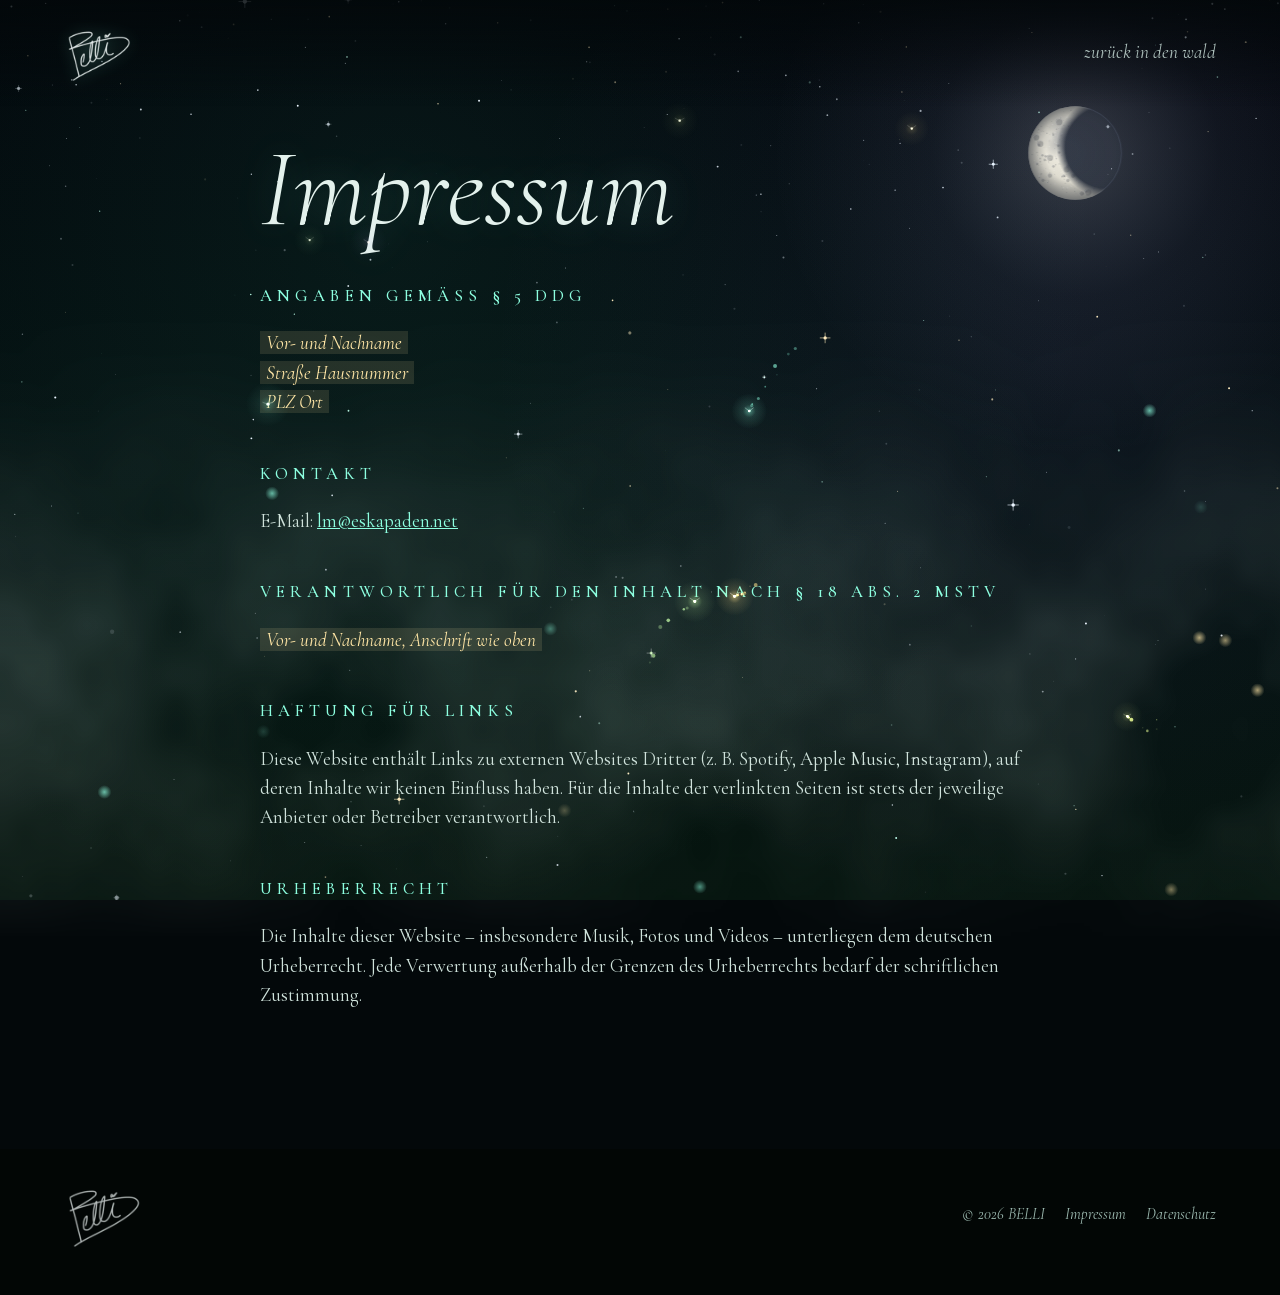
==== site/impressum.html @ ebdba933 "Neue BELLI-Website (Elfenwald) mit GitHub-Pages-Deployment Co-Authored-By: Claude Sonnet 5.5 <norepl" ====
<!doctype html>
<html lang="de">
<head>
  <meta charset="utf-8">
  <meta name="viewport" content="width=device-width, initial-scale=1">
  <title>Impressum – BELLI</title>
  <meta name="robots" content="noindex">
  <meta name="theme-color" content="#03080a">
  <link rel="icon" href="favicon.ico" sizes="any">
  <link rel="icon" type="image/png" sizes="32x32" href="favicon-32.png">
  <link rel="apple-touch-icon" href="apple-touch-icon.png">
  <link rel="stylesheet" href="assets/css/style.css">
</head>
<body>
  <canvas id="sky" aria-hidden="true"></canvas>
  <div class="fog fog--1" aria-hidden="true"></div>
  <canvas id="fx" aria-hidden="true"></canvas>
  <header class="top top--solid" id="top">
    <a href="index.html" aria-label="Zur Startseite"><img class="top__sig" src="assets/img/signature.webp" alt="" width="70" height="70"></a>
    <nav class="nav" aria-label="Hauptnavigation"><a href="index.html">zurück in den wald</a></nav>
  </header>
  <main class="legal-page"><div class="wrap">
    <h1>Impressum</h1>
    <h2>Angaben gemäß § 5 DDG</h2>
    <p><span class="todo">Vor- und Nachname</span><br><span class="todo">Straße Hausnummer</span><br><span class="todo">PLZ Ort</span></p>
    <h2>Kontakt</h2>
    <p>E-Mail: <a href="mailto:lm@eskapaden.net">lm@eskapaden.net</a></p>
    <h2>Verantwortlich für den Inhalt nach § 18 Abs. 2 MStV</h2>
    <p><span class="todo">Vor- und Nachname, Anschrift wie oben</span></p>
    <h2>Haftung für Links</h2>
    <p>Diese Website enthält Links zu externen Websites Dritter (z.&nbsp;B. Spotify, Apple Music, Instagram), auf deren Inhalte wir keinen Einfluss haben. Für die Inhalte der verlinkten Seiten ist stets der jeweilige Anbieter oder Betreiber verantwortlich.</p>
    <h2>Urheberrecht</h2>
    <p>Die Inhalte dieser Website – insbesondere Musik, Fotos und Videos – unterliegen dem deutschen Urheberrecht. Jede Verwertung außerhalb der Grenzen des Urheberrechts bedarf der schriftlichen Zustimmung.</p>
  </div></main>
  <footer class="roots">
    <div class="roots__inner">
      <img class="roots__sig" src="assets/img/signature.webp" alt="BELLI" width="80" height="80">
      <nav aria-label="Rechtliches"><span>© 2026 BELLI</span><a href="impressum.html">Impressum</a><a href="datenschutz.html">Datenschutz</a></nav>
    </div>
  </footer>
  <script src="assets/js/forest.js" defer></script>
</body>
</html>
---- site/assets/css/style.css ----
@font-face{font-family:Cormorant;font-style:normal;font-weight:300 700;font-display:swap;src:url(../fonts/cormorant-latin.woff2) format("woff2");unicode-range:U+0000-00FF,U+0131,U+0152-0153,U+02BB-02BC,U+02C6,U+02DA,U+02DC,U+0304,U+0308,U+0329,U+2000-206F,U+20AC,U+2122,U+2191,U+2193,U+2212,U+2215,U+FEFF,U+FFFD}@font-face{font-family:Cormorant;font-style:italic;font-weight:300 700;font-display:swap;src:url(../fonts/cormorant-italic-latin.woff2) format("woff2");unicode-range:U+0000-00FF,U+0131,U+0152-0153,U+02BB-02BC,U+02C6,U+02DA,U+02DC,U+0304,U+0308,U+0329,U+2000-206F,U+20AC,U+2122,U+2191,U+2193,U+2212,U+2215,U+FEFF,U+FFFD}:root{--night: #03080a;--deep: #06120f;--moss: #0c211b;--mist: #d8efe8;--text: #e3f1ec;--muted: #9bb8af;--glow: #8dffe0;--glow-soft: rgba(141, 255, 224, .45);--gold: #ffe6a6;--violet: #c9b2ff;--serif: "Cormorant", "Cormorant Garamond", Garamond, "Times New Roman", serif;--gutter: clamp(16px, 5vw, 64px);color-scheme:dark}*,*:before,*:after{box-sizing:border-box}[hidden]{display:none!important}html{scroll-behavior:smooth;-webkit-text-size-adjust:100%;overflow-x:hidden;overflow-x:clip}body{margin:0;min-height:100vh;background:var(--night);color:var(--text);font-family:var(--serif);font-size:clamp(19px,1.35vw,22px);font-weight:400;line-height:1.55;-webkit-font-smoothing:antialiased;overflow-x:hidden;overflow-x:clip}img{display:block;max-width:100%;height:auto}a{color:inherit}button{font:inherit;color:inherit}::selection{background:var(--glow);color:var(--night)}:focus-visible{outline:1px dashed var(--glow);outline-offset:6px}.skip{position:absolute;left:16px;top:-80px;z-index:200;background:var(--glow);color:var(--night);padding:8px 14px;text-decoration:none}.skip:focus{top:16px}.sr{position:absolute;width:1px;height:1px;overflow:hidden;clip:rect(0 0 0 0);white-space:nowrap}#sky,#fx{position:fixed;inset:0;width:100%;height:100%;display:block;pointer-events:none}#sky{z-index:0}#fx{z-index:60}.fog{position:fixed;left:0;right:0;bottom:-4vh;height:70vh;z-index:2;pointer-events:none;background-repeat:repeat-x;background-size:1400px 100%;-webkit-mask-image:linear-gradient(to top,#000 0%,#000 35%,transparent 100%);mask-image:linear-gradient(to top,#000 0%,#000 35%,transparent 100%);mix-blend-mode:screen;opacity:.18}.fog--1{animation:drift 90s linear infinite}.fog--2{animation:drift 140s linear infinite reverse;opacity:.14;background-size:2000px 110%}@keyframes drift{0%{background-position:0 0}to{background-position:-2800px 0}}.page{position:relative}.top{position:fixed;top:0;left:0;right:0;z-index:50;display:flex;align-items:center;justify-content:space-between;padding:18px var(--gutter);background:linear-gradient(to bottom,#03080ad9,#03080a00)}.top__sig{width:70px;opacity:0;transition:opacity .6s;filter:drop-shadow(0 0 8px var(--glow-soft))}.top.is-deep .top__sig{opacity:1}.nav{display:flex;align-items:center;gap:clamp(10px,2vw,26px);font-style:italic;font-size:clamp(17px,1.5vw,21px)}.nav a{text-decoration:none;color:var(--mist);opacity:.78;transition:opacity .3s,color .3s,text-shadow .3s}.nav a:hover,.nav a.is-here{opacity:1;color:var(--glow);text-shadow:0 0 12px var(--glow-soft)}.nav i{font-style:normal;font-size:10px;color:var(--glow);opacity:.5}.hero{position:relative;min-height:100svh;display:grid;place-items:center;overflow:hidden}.vision{position:absolute;left:50%;top:52%;translate:-50% -50%;width:min(104vw,900px);aspect-ratio:3733 / 4978;z-index:1;mix-blend-mode:screen;opacity:.92;-webkit-mask-image:radial-gradient(ellipse 47% 44% at 50% 40%,#000 38%,rgba(0,0,0,.55) 62%,transparent 80%);mask-image:radial-gradient(ellipse 47% 44% at 50% 40%,#000 38%,rgba(0,0,0,.55) 62%,transparent 80%);animation:apparition 4s ease-out both,hover 14s ease-in-out 4s infinite alternate}.vision img{width:100%;height:100%;object-fit:cover;filter:contrast(1.08) brightness(1.02) saturate(1.05)}@keyframes apparition{0%{opacity:0;filter:blur(14px)}to{opacity:.92;filter:blur(0)}}@keyframes hover{0%{translate:-50% -50%}to{translate:-50% -52%}}.forest{position:absolute;left:0;right:0;bottom:0;width:100%;pointer-events:none;-webkit-mask-image:linear-gradient(to bottom,transparent 0%,#000 22%);mask-image:linear-gradient(to bottom,transparent 0%,#000 22%)}.forest--far{height:70%;z-index:1;opacity:.85}.forest--near{height:64%;z-index:4;-webkit-mask-image:linear-gradient(to bottom,transparent 0%,#000 12%);mask-image:linear-gradient(to bottom,transparent 0%,#000 12%)}.hero__inner{position:relative;z-index:3;text-align:center;margin-top:-6vh}.hero h1{margin:0}.hero__sig{width:clamp(230px,36vw,440px);margin:0 auto;filter:drop-shadow(0 0 6px rgba(141,255,224,.9)) drop-shadow(0 0 26px var(--glow-soft)) drop-shadow(0 0 60px rgba(141,255,224,.25));animation:write 2.6s .8s cubic-bezier(.6,.1,.2,1) both,flicker 7s 4s infinite}@keyframes write{0%{clip-path:inset(-40% 100% -40% -40%);opacity:.2}to{clip-path:inset(-40% -40% -40% -40%);opacity:1}}@keyframes flicker{0%,to{opacity:1}47%{opacity:1}48%{opacity:.75}49%{opacity:1}51%{opacity:.85}52%{opacity:1}}.hero__whisper{margin:4px 0 0;font-style:italic;font-weight:300;font-size:clamp(22px,2.4vw,30px);color:var(--mist);letter-spacing:.02em;animation:rise 2s 2.6s both}.hero__links .spell,.hero__whisper{text-shadow:0 0 14px var(--glow-soft),0 0 4px #000,0 0 10px #000}.hero__links{display:flex;justify-content:center;flex-wrap:wrap;gap:6px 28px;margin-top:18px;animation:rise 2s 3s both}@keyframes rise{0%{opacity:0;translate:0 14px}to{opacity:1;translate:0 0}}.spell{position:relative;display:inline-flex;align-items:center;gap:10px;padding:8px 2px;text-decoration:none;font-size:clamp(16px,1.3vw,19px);letter-spacing:.28em;text-transform:uppercase;font-weight:500;color:var(--glow);background:none;border:0;cursor:pointer;text-shadow:0 0 14px var(--glow-soft)}.spell:before,.spell:after{content:"\2727";font-size:.8em;letter-spacing:0;transition:transform .6s,opacity .4s;opacity:.7}.spell:after{content:"\2727"}.spell:hover:before{transform:rotate(-180deg) scale(1.4);opacity:1}.spell:hover:after{transform:rotate(180deg) scale(1.4);opacity:1}.spell span{background:linear-gradient(currentColor,currentColor) 0 100% / 0 1px no-repeat;transition:background-size .6s;padding-bottom:2px}.spell:hover span{background-size:100% 1px}.hero__ground{position:absolute;left:0;right:0;bottom:-2px;z-index:5;height:150px;pointer-events:none}.hero__descend{position:absolute;bottom:22px;left:50%;translate:-50% 0;z-index:6;text-decoration:none;font-style:italic;font-size:17px;color:var(--mist);opacity:.65;text-align:center;line-height:1.2}.hero__descend b{display:block;font-weight:300;font-style:normal;animation:sink 2.4s ease-in-out infinite}@keyframes sink{0%,to{translate:0 0;opacity:.4}50%{translate:0 6px;opacity:1}}.chapter{position:relative;padding:clamp(110px,16vw,210px) var(--gutter)}.chapter__title{margin:0;font-weight:300;font-style:italic;line-height:.85;font-size:clamp(64px,13vw,190px);letter-spacing:-.02em;color:var(--mist);text-shadow:0 0 40px rgba(141,255,224,.22)}.chapter__title em{font-style:normal;font-weight:300;color:var(--glow);font-size:.32em;vertical-align:super;letter-spacing:.3em;text-shadow:0 0 16px var(--glow-soft);margin-left:.3em}.chapter__line{font-style:italic;color:var(--muted);max-width:30ch;margin:18px 0 0;font-size:clamp(20px,1.8vw,26px)}.numeral{display:block;font-size:15px;letter-spacing:.5em;text-transform:uppercase;color:var(--glow);opacity:.7;margin-bottom:18px}.lauschen{padding-bottom:0;isolation:isolate}.lauschen:before{content:"";position:absolute;z-index:-1;left:0;right:0;top:-10px;height:clamp(330px,54vh,570px);pointer-events:none;background:linear-gradient(to bottom,#020705,#020705f0 14%,#020705c7 32%,#02070580 52%,#02070538 74%,#0207050f 90%,#02070500)}.lauschen .chapter__head{max-width:1200px;margin:0 auto}.meadow{position:relative;max-width:1300px;margin:clamp(30px,6vw,70px) auto 0;display:flex;justify-content:space-between;align-items:flex-end;flex-wrap:wrap;padding:0 0 70px;min-height:360px}.meadow:after{content:"";position:absolute;left:-10vw;right:-10vw;bottom:-110px;height:300px;z-index:-1;background:radial-gradient(ellipse 30% 40% at 20% 55%,rgba(141,255,224,.07),transparent 70%),radial-gradient(ellipse 25% 36% at 75% 55%,rgba(201,178,255,.06),transparent 70%),linear-gradient(to bottom,#02060500,#02060580 22%,#020605e0 42%,#02060599 68%,#02060500)}.shroom-link{position:relative;flex:1 1 0;min-width:120px;display:flex;flex-direction:column;align-items:center;text-decoration:none;color:var(--mist);padding-top:20px}.shroom-link .shroom{display:flex;align-items:flex-end;justify-content:center;width:100%;height:clamp(240px,24vw,330px);transition:transform .8s cubic-bezier(.3,1.6,.5,1),filter .6s;transform-origin:50% 100%}.shroom-link:hover .shroom,.shroom-link:focus-visible .shroom{transform:scale(1.06);filter:brightness(1.25)}.shroom-link__name{font-style:italic;font-size:clamp(20px,1.9vw,27px);margin-top:12px;line-height:1;transition:color .4s,text-shadow .4s}.shroom-link__hint{font-size:13px;letter-spacing:.3em;text-transform:uppercase;color:var(--muted);margin-top:8px;opacity:0;translate:0 -6px;transition:opacity .4s,translate .4s}.shroom-link:hover .shroom-link__name,.shroom-link:focus-visible .shroom-link__name{color:var(--glow);text-shadow:0 0 14px var(--glow-soft)}.shroom-link:hover .shroom-link__hint,.shroom-link:focus-visible .shroom-link__hint{opacity:1;translate:0 0}.shroom svg{overflow:visible;display:block}.shroom .cap-glow{animation:breathe 5s ease-in-out infinite}@keyframes breathe{0%,to{opacity:.55}50%{opacity:1}}.visionen{max-width:1400px;margin:0 auto}.visionen .chapter__head{text-align:right}.visionen .chapter__line{margin-left:auto}.portals{display:grid;grid-template-columns:repeat(3,1fr);gap:clamp(20px,4vw,60px);margin-top:clamp(50px,8vw,110px);align-items:start}.portal{position:relative;text-align:center}.portal:nth-child(2){margin-top:clamp(40px,10vw,140px)}.portal:nth-child(3){margin-top:clamp(10px,4vw,50px)}.portal__door{all:unset;box-sizing:border-box;position:relative;display:block;width:100%;cursor:pointer;aspect-ratio:3 / 4.3;border-radius:999px 999px 6px 6px;overflow:hidden;isolation:isolate;box-shadow:0 0 0 1px #8dffe059,0 0 0 9px #03080a99,0 0 0 10px #8dffe026,0 0 60px -10px var(--glow-soft);transition:box-shadow .8s}.portal__door img{position:absolute;inset:0;width:100%;height:100%;object-fit:cover;filter:saturate(.6) brightness(.7) hue-rotate(-10deg);transform:scale(1.12);transition:transform 2s cubic-bezier(.2,.7,.2,1),filter 1s}.portal__door:before{content:"";position:absolute;inset:0;z-index:1;background:radial-gradient(ellipse at 50% 110%,rgba(216,239,232,.35),transparent 60%),linear-gradient(to top,rgba(3,8,10,.7),transparent 50%);transition:opacity 1s}.portal__door:after{content:"";position:absolute;inset:10px;z-index:2;border-radius:inherit;border:1px solid rgba(141,255,224,.25);pointer-events:none}.portal__door:hover img,.portal__door:focus-visible img{transform:scale(1.02);filter:saturate(1) brightness(.95)}.portal__door:hover:before{opacity:.45}.portal__door:hover,.portal__door:focus-visible{box-shadow:0 0 0 1px #8dffe0cc,0 0 0 9px #03080a99,0 0 0 10px #8dffe066,0 0 90px -5px var(--glow-soft)}.portal__play{position:absolute;left:50%;bottom:14%;translate:-50% 0;z-index:3;font-size:15px;letter-spacing:.35em;text-transform:uppercase;color:var(--glow);text-shadow:0 0 10px var(--night),0 0 18px var(--glow-soft);white-space:nowrap}.portal__play:before{content:"\2726";display:block;font-size:28px;letter-spacing:0;margin-bottom:6px;animation:twinkle 3s ease-in-out infinite}@keyframes twinkle{0%,to{transform:scale(1) rotate(0);opacity:.7}50%{transform:scale(1.35) rotate(45deg);opacity:1}}.portal__title{margin:26px 0 0;font-weight:300;font-style:italic;font-size:clamp(34px,3.6vw,54px);line-height:1}.portal__kind{font-size:13px;letter-spacing:.4em;text-transform:uppercase;color:var(--muted);margin-top:8px}.visionen__more{text-align:center;margin-top:clamp(60px,8vw,100px)}.lightbox{position:fixed;inset:0;z-index:100;display:grid;place-items:center;padding:20px;background:radial-gradient(ellipse at center,#06120feb,#010304fa);backdrop-filter:blur(8px);-webkit-backdrop-filter:blur(8px);opacity:0;transition:opacity .6s}.lightbox.is-open{opacity:1}.lightbox__frame{width:min(1100px,100%);aspect-ratio:16 / 9;box-shadow:0 0 0 1px #8dffe04d,0 0 120px -20px var(--glow-soft);background:#000}.lightbox__frame iframe{width:100%;height:100%;border:0;display:block}.lightbox__close{position:absolute;top:18px;right:var(--gutter);background:none;border:0;cursor:pointer;font-style:italic;font-size:22px;color:var(--mist)}.lightbox__close:hover{color:var(--glow)}.feenkreis{isolation:isolate;overflow:hidden;min-height:100vh}.stage{position:absolute;z-index:-1;top:0;bottom:0;right:0;width:min(58vw,920px);pointer-events:none;mix-blend-mode:screen;opacity:.85;-webkit-mask-image:linear-gradient(to right,transparent 0%,#000 42%),linear-gradient(to bottom,transparent 0%,#000 22%,#000 78%,transparent 100%);-webkit-mask-composite:source-in;mask-image:linear-gradient(to right,transparent 0%,#000 42%),linear-gradient(to bottom,transparent 0%,#000 22%,#000 78%,transparent 100%);mask-composite:intersect}.stage img{width:100%;height:100%;object-fit:cover;object-position:50% 28%;filter:saturate(.9) contrast(1.05)}.stage:after{content:"";position:absolute;inset:0;background:radial-gradient(ellipse at 55% 35%,rgba(120,140,255,.18),transparent 60%);mix-blend-mode:screen}.feenkreis{text-align:left}.feenkreis .ring__center{text-align:center}.feenkreis .chapter__head,.feenkreis .ring,.feenkreis .live-widget,.feenkreis .hush{max-width:min(52vw,640px)}.feenkreis .ring,.feenkreis .live-widget{margin-left:0}@media(max-width:860px){.stage{width:100%;opacity:.36;-webkit-mask-image:linear-gradient(to bottom,transparent 0%,#000 25%,#000 75%,transparent 100%);mask-image:linear-gradient(to bottom,transparent 0%,#000 25%,#000 75%,transparent 100%)}.feenkreis .chapter__head,.feenkreis .ring,.feenkreis .live-widget,.feenkreis .hush{max-width:none}.feenkreis{text-align:center}.feenkreis .ring{margin-left:auto}.feenkreis .chapter__line{margin-left:auto!important;margin-right:auto!important}}.ring{--r: clamp(130px, 22vw, 250px);position:relative;width:calc(var(--r) * 2 + 140px);max-width:100%;aspect-ratio:1;margin:clamp(40px,6vw,80px) auto 0;display:grid;place-items:center}.ring:before{content:"";position:absolute;inset:14%;border-radius:50%;background:radial-gradient(circle,rgba(141,255,224,.12),rgba(141,255,224,.04) 50%,transparent 70%);animation:breathe 6s ease-in-out infinite}.ring__shroom{position:absolute;left:50%;top:50%;translate:-50% -100%;transform-origin:50% 100%}.ring__center{position:relative;z-index:2;max-width:300px;padding:0 10px}.ring__center p{margin:0 0 16px;font-style:italic;color:var(--muted)}.live-widget{max-width:900px;margin:40px auto 0;text-align:left}.hush{font-size:15px;color:var(--muted);font-style:italic;margin-top:26px}.hush a{color:var(--glow)}.botschaft{text-align:center;padding-bottom:clamp(300px,30vw,400px)}.botschaft .chapter__title{font-size:clamp(56px,10vw,150px)}.letter{display:inline-block;margin-top:40px;text-decoration:none;font-style:italic;font-weight:300;font-size:clamp(30px,6vw,82px);line-height:1.05;color:var(--glow);word-break:break-word;text-shadow:0 0 30px var(--glow-soft);transition:text-shadow .6s,letter-spacing .8s}.letter:hover{text-shadow:0 0 10px var(--glow),0 0 50px var(--glow-soft);letter-spacing:.02em}.botschaft .spell{margin-top:26px}.roots{position:relative;z-index:5;padding:0 var(--gutter) 40px}.roots__forest{position:absolute;left:0;right:0;bottom:100%;height:260px;width:100%;pointer-events:none;-webkit-mask-image:linear-gradient(to bottom,transparent 0%,#000 30%);mask-image:linear-gradient(to bottom,transparent 0%,#000 30%)}.roots__inner{position:relative;display:flex;flex-wrap:wrap;justify-content:space-between;align-items:center;gap:20px;font-size:16px;color:var(--muted);padding-top:26px}.roots:before{content:"";position:absolute;inset:0;background:#020605;z-index:-1}.roots__inner nav{display:flex;flex-wrap:wrap;gap:4px 20px;font-style:italic}.roots a{text-decoration:none;transition:color .3s}.roots a:hover{color:var(--glow)}.roots__sig{width:80px;opacity:.8}.whisper-toast{position:fixed;left:50%;bottom:30px;z-index:120;translate:-50% 20px;opacity:0;visibility:hidden;font-style:italic;font-size:20px;color:var(--glow);text-shadow:0 0 14px var(--glow-soft);transition:opacity .5s,translate .5s,visibility 0s .5s}.whisper-toast.is-on{opacity:1;translate:-50% 0;visibility:visible;transition:opacity .5s,translate .5s}.emerge{opacity:0;filter:blur(10px);translate:0 30px;transition:opacity 1.6s ease,filter 1.6s ease,translate 1.6s cubic-bezier(.2,.7,.2,1)}.emerge.is-in{opacity:1;filter:blur(0);translate:0 0}.no-js .emerge{opacity:1;filter:none;translate:none}.legal-page{position:relative;z-index:5;padding:140px var(--gutter) 120px}.legal-page .wrap{max-width:760px;margin:0 auto}.legal-page h1{font-weight:300;font-style:italic;font-size:clamp(56px,9vw,110px);line-height:.9;margin:0 0 40px;text-shadow:0 0 40px rgba(141,255,224,.2)}.legal-page h2{font-weight:500;font-size:17px;letter-spacing:.3em;text-transform:uppercase;color:var(--glow);margin:44px 0 10px}.legal-page p{color:#cfe2db}.legal-page a{color:var(--glow)}.todo{background:#ffe6a61f;color:var(--gold);padding:0 6px;font-style:italic}.top--solid .top__sig{opacity:1}@media(max-width:860px){.portals{grid-template-columns:1fr;max-width:420px;margin-left:auto;margin-right:auto;gap:70px}.portal:nth-child(n){margin-top:0}.visionen .chapter__head{text-align:left}.visionen .chapter__line{margin-left:0}.meadow{justify-content:center;row-gap:30px}.shroom-link{flex:0 0 33.33%}.shroom-link .shroom{height:210px}.shroom-link__hint{opacity:.8;translate:0 0;font-size:11px;letter-spacing:.2em}}@media(max-width:600px){.top{padding:14px 16px}.top__sig{width:54px}.nav{gap:11px;font-size:15.5px}.nav i{display:none}.vision{width:150vw;top:44%}.hero__links{flex-direction:column;align-items:center;gap:0}.ring{--r: 120px;width:100%}.ring__center{max-width:190px}.ring__center p{font-size:17px;margin-bottom:8px}.ring__center{margin-top:-18%}.ring__center .spell{font-size:14px;letter-spacing:.2em;white-space:nowrap}.hero__links .spell{padding:5px 2px}.roots__inner{flex-direction:column;text-align:center}}@media(prefers-reduced-motion:reduce){*,*:before,*:after{animation:none!important;transition-duration:.01ms!important;scroll-behavior:auto!important}.emerge{opacity:1;filter:none;translate:none}}
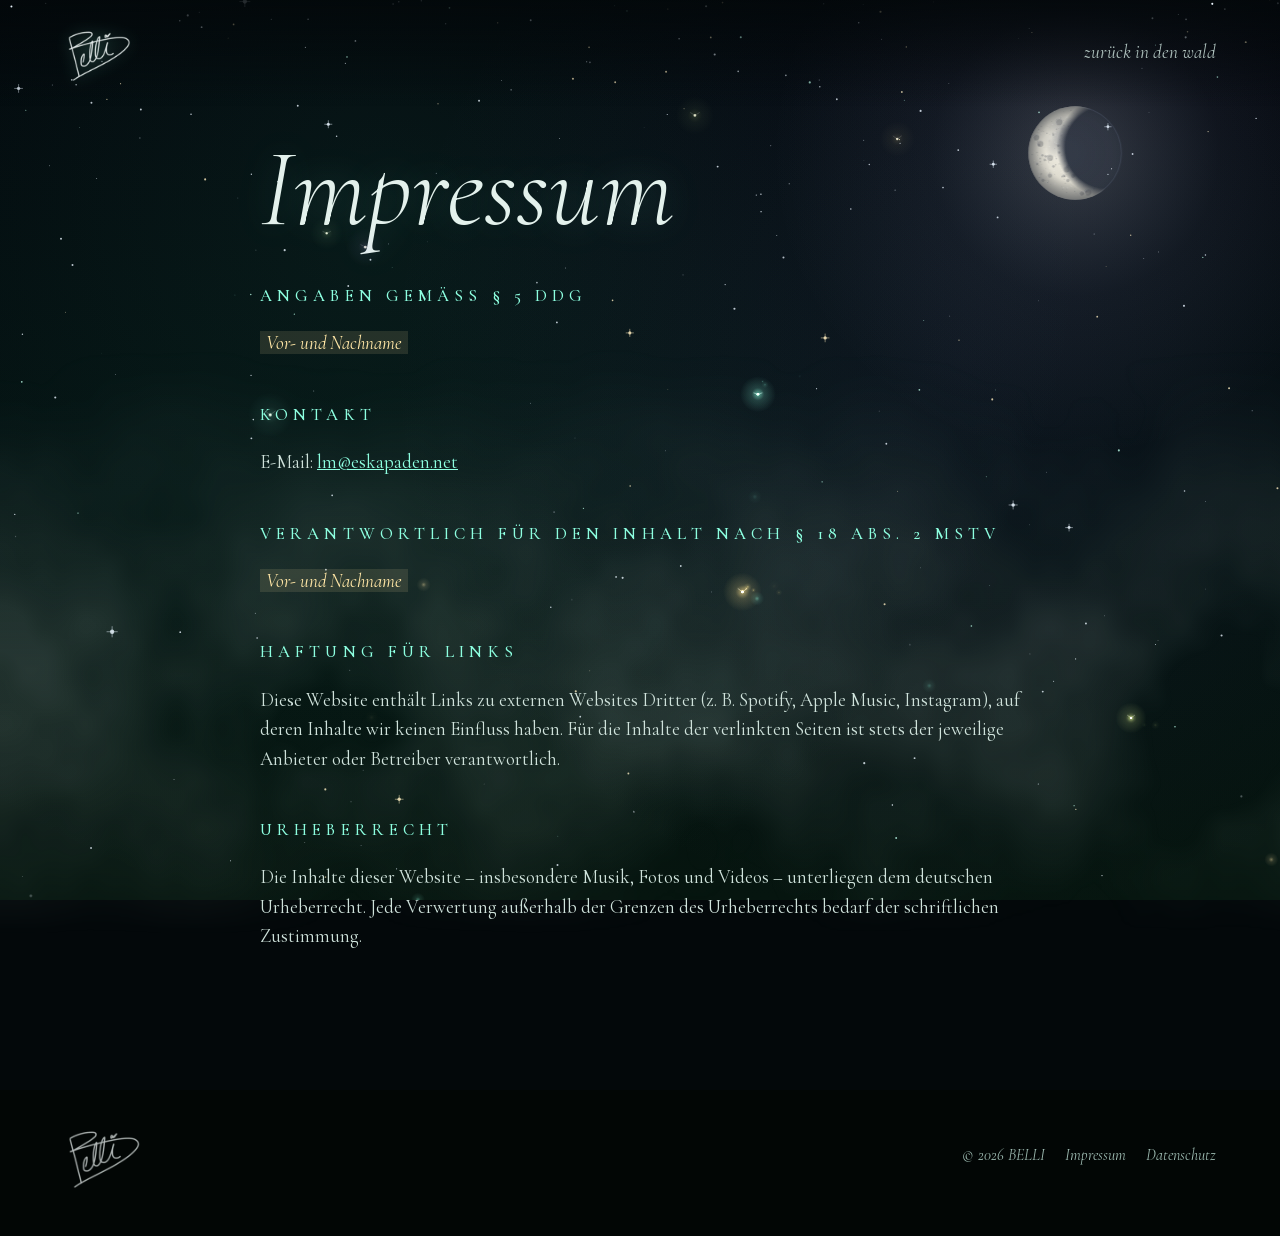
==== commit ed77c3eb: "Datenschutz (GitHub Pages + IONOS) und Impressum ohne Anschrift Co-Authored-By: Claude Sonnet 5.5 <n" ====
--- a/site/impressum.html
+++ b/site/impressum.html
@@ -22,11 +22,11 @@
   <main class="legal-page"><div class="wrap">
     <h1>Impressum</h1>
     <h2>Angaben gemäß § 5 DDG</h2>
-    <p><span class="todo">Vor- und Nachname</span><br><span class="todo">Straße Hausnummer</span><br><span class="todo">PLZ Ort</span></p>
+    <p><span class="todo">Vor- und Nachname</span></p>
     <h2>Kontakt</h2>
     <p>E-Mail: <a href="mailto:lm@eskapaden.net">lm@eskapaden.net</a></p>
     <h2>Verantwortlich für den Inhalt nach § 18 Abs. 2 MStV</h2>
-    <p><span class="todo">Vor- und Nachname, Anschrift wie oben</span></p>
+    <p><span class="todo">Vor- und Nachname</span></p>
     <h2>Haftung für Links</h2>
     <p>Diese Website enthält Links zu externen Websites Dritter (z.&nbsp;B. Spotify, Apple Music, Instagram), auf deren Inhalte wir keinen Einfluss haben. Für die Inhalte der verlinkten Seiten ist stets der jeweilige Anbieter oder Betreiber verantwortlich.</p>
     <h2>Urheberrecht</h2>
--- a/site/assets/css/style.css
+++ b/site/assets/css/style.css
@@ -1 +1 @@
-@font-face{font-family:Cormorant;font-style:normal;font-weight:300 700;font-display:swap;src:url(../fonts/cormorant-latin.woff2) format("woff2");unicode-range:U+0000-00FF,U+0131,U+0152-0153,U+02BB-02BC,U+02C6,U+02DA,U+02DC,U+0304,U+0308,U+0329,U+2000-206F,U+20AC,U+2122,U+2191,U+2193,U+2212,U+2215,U+FEFF,U+FFFD}@font-face{font-family:Cormorant;font-style:italic;font-weight:300 700;font-display:swap;src:url(../fonts/cormorant-italic-latin.woff2) format("woff2");unicode-range:U+0000-00FF,U+0131,U+0152-0153,U+02BB-02BC,U+02C6,U+02DA,U+02DC,U+0304,U+0308,U+0329,U+2000-206F,U+20AC,U+2122,U+2191,U+2193,U+2212,U+2215,U+FEFF,U+FFFD}:root{--night: #03080a;--deep: #06120f;--moss: #0c211b;--mist: #d8efe8;--text: #e3f1ec;--muted: #9bb8af;--glow: #8dffe0;--glow-soft: rgba(141, 255, 224, .45);--gold: #ffe6a6;--violet: #c9b2ff;--serif: "Cormorant", "Cormorant Garamond", Garamond, "Times New Roman", serif;--gutter: clamp(16px, 5vw, 64px);color-scheme:dark}*,*:before,*:after{box-sizing:border-box}[hidden]{display:none!important}html{scroll-behavior:smooth;-webkit-text-size-adjust:100%;overflow-x:hidden;overflow-x:clip}body{margin:0;min-height:100vh;background:var(--night);color:var(--text);font-family:var(--serif);font-size:clamp(19px,1.35vw,22px);font-weight:400;line-height:1.55;-webkit-font-smoothing:antialiased;overflow-x:hidden;overflow-x:clip}img{display:block;max-width:100%;height:auto}a{color:inherit}button{font:inherit;color:inherit}::selection{background:var(--glow);color:var(--night)}:focus-visible{outline:1px dashed var(--glow);outline-offset:6px}.skip{position:absolute;left:16px;top:-80px;z-index:200;background:var(--glow);color:var(--night);padding:8px 14px;text-decoration:none}.skip:focus{top:16px}.sr{position:absolute;width:1px;height:1px;overflow:hidden;clip:rect(0 0 0 0);white-space:nowrap}#sky,#fx{position:fixed;inset:0;width:100%;height:100%;display:block;pointer-events:none}#sky{z-index:0}#fx{z-index:60}.fog{position:fixed;left:0;right:0;bottom:-4vh;height:70vh;z-index:2;pointer-events:none;background-repeat:repeat-x;background-size:1400px 100%;-webkit-mask-image:linear-gradient(to top,#000 0%,#000 35%,transparent 100%);mask-image:linear-gradient(to top,#000 0%,#000 35%,transparent 100%);mix-blend-mode:screen;opacity:.18}.fog--1{animation:drift 90s linear infinite}.fog--2{animation:drift 140s linear infinite reverse;opacity:.14;background-size:2000px 110%}@keyframes drift{0%{background-position:0 0}to{background-position:-2800px 0}}.page{position:relative}.top{position:fixed;top:0;left:0;right:0;z-index:50;display:flex;align-items:center;justify-content:space-between;padding:18px var(--gutter);background:linear-gradient(to bottom,#03080ad9,#03080a00)}.top__sig{width:70px;opacity:0;transition:opacity .6s;filter:drop-shadow(0 0 8px var(--glow-soft))}.top.is-deep .top__sig{opacity:1}.nav{display:flex;align-items:center;gap:clamp(10px,2vw,26px);font-style:italic;font-size:clamp(17px,1.5vw,21px)}.nav a{text-decoration:none;color:var(--mist);opacity:.78;transition:opacity .3s,color .3s,text-shadow .3s}.nav a:hover,.nav a.is-here{opacity:1;color:var(--glow);text-shadow:0 0 12px var(--glow-soft)}.nav i{font-style:normal;font-size:10px;color:var(--glow);opacity:.5}.hero{position:relative;min-height:100svh;display:grid;place-items:center;overflow:hidden}.vision{position:absolute;left:50%;top:52%;translate:-50% -50%;width:min(104vw,900px);aspect-ratio:3733 / 4978;z-index:1;mix-blend-mode:screen;opacity:.92;-webkit-mask-image:radial-gradient(ellipse 47% 44% at 50% 40%,#000 38%,rgba(0,0,0,.55) 62%,transparent 80%);mask-image:radial-gradient(ellipse 47% 44% at 50% 40%,#000 38%,rgba(0,0,0,.55) 62%,transparent 80%);animation:apparition 4s ease-out both,hover 14s ease-in-out 4s infinite alternate}.vision img{width:100%;height:100%;object-fit:cover;filter:contrast(1.08) brightness(1.02) saturate(1.05)}@keyframes apparition{0%{opacity:0;filter:blur(14px)}to{opacity:.92;filter:blur(0)}}@keyframes hover{0%{translate:-50% -50%}to{translate:-50% -52%}}.forest{position:absolute;left:0;right:0;bottom:0;width:100%;pointer-events:none;-webkit-mask-image:linear-gradient(to bottom,transparent 0%,#000 22%);mask-image:linear-gradient(to bottom,transparent 0%,#000 22%)}.forest--far{height:70%;z-index:1;opacity:.85}.forest--near{height:64%;z-index:4;-webkit-mask-image:linear-gradient(to bottom,transparent 0%,#000 12%);mask-image:linear-gradient(to bottom,transparent 0%,#000 12%)}.hero__inner{position:relative;z-index:3;text-align:center;margin-top:-6vh}.hero h1{margin:0}.hero__sig{width:clamp(230px,36vw,440px);margin:0 auto;filter:drop-shadow(0 0 6px rgba(141,255,224,.9)) drop-shadow(0 0 26px var(--glow-soft)) drop-shadow(0 0 60px rgba(141,255,224,.25));animation:write 2.6s .8s cubic-bezier(.6,.1,.2,1) both,flicker 7s 4s infinite}@keyframes write{0%{clip-path:inset(-40% 100% -40% -40%);opacity:.2}to{clip-path:inset(-40% -40% -40% -40%);opacity:1}}@keyframes flicker{0%,to{opacity:1}47%{opacity:1}48%{opacity:.75}49%{opacity:1}51%{opacity:.85}52%{opacity:1}}.hero__whisper{margin:4px 0 0;font-style:italic;font-weight:300;font-size:clamp(22px,2.4vw,30px);color:var(--mist);letter-spacing:.02em;animation:rise 2s 2.6s both}.hero__links .spell,.hero__whisper{text-shadow:0 0 14px var(--glow-soft),0 0 4px #000,0 0 10px #000}.hero__links{display:flex;justify-content:center;flex-wrap:wrap;gap:6px 28px;margin-top:18px;animation:rise 2s 3s both}@keyframes rise{0%{opacity:0;translate:0 14px}to{opacity:1;translate:0 0}}.spell{position:relative;display:inline-flex;align-items:center;gap:10px;padding:8px 2px;text-decoration:none;font-size:clamp(16px,1.3vw,19px);letter-spacing:.28em;text-transform:uppercase;font-weight:500;color:var(--glow);background:none;border:0;cursor:pointer;text-shadow:0 0 14px var(--glow-soft)}.spell:before,.spell:after{content:"\2727";font-size:.8em;letter-spacing:0;transition:transform .6s,opacity .4s;opacity:.7}.spell:after{content:"\2727"}.spell:hover:before{transform:rotate(-180deg) scale(1.4);opacity:1}.spell:hover:after{transform:rotate(180deg) scale(1.4);opacity:1}.spell span{background:linear-gradient(currentColor,currentColor) 0 100% / 0 1px no-repeat;transition:background-size .6s;padding-bottom:2px}.spell:hover span{background-size:100% 1px}.hero__ground{position:absolute;left:0;right:0;bottom:-2px;z-index:5;height:150px;pointer-events:none}.hero__descend{position:absolute;bottom:22px;left:50%;translate:-50% 0;z-index:6;text-decoration:none;font-style:italic;font-size:17px;color:var(--mist);opacity:.65;text-align:center;line-height:1.2}.hero__descend b{display:block;font-weight:300;font-style:normal;animation:sink 2.4s ease-in-out infinite}@keyframes sink{0%,to{translate:0 0;opacity:.4}50%{translate:0 6px;opacity:1}}.chapter{position:relative;padding:clamp(110px,16vw,210px) var(--gutter)}.chapter__title{margin:0;font-weight:300;font-style:italic;line-height:.85;font-size:clamp(64px,13vw,190px);letter-spacing:-.02em;color:var(--mist);text-shadow:0 0 40px rgba(141,255,224,.22)}.chapter__title em{font-style:normal;font-weight:300;color:var(--glow);font-size:.32em;vertical-align:super;letter-spacing:.3em;text-shadow:0 0 16px var(--glow-soft);margin-left:.3em}.chapter__line{font-style:italic;color:var(--muted);max-width:30ch;margin:18px 0 0;font-size:clamp(20px,1.8vw,26px)}.numeral{display:block;font-size:15px;letter-spacing:.5em;text-transform:uppercase;color:var(--glow);opacity:.7;margin-bottom:18px}.lauschen{padding-bottom:0;isolation:isolate}.lauschen:before{content:"";position:absolute;z-index:-1;left:0;right:0;top:-10px;height:clamp(330px,54vh,570px);pointer-events:none;background:linear-gradient(to bottom,#020705,#020705f0 14%,#020705c7 32%,#02070580 52%,#02070538 74%,#0207050f 90%,#02070500)}.lauschen .chapter__head{max-width:1200px;margin:0 auto}.meadow{position:relative;max-width:1300px;margin:clamp(30px,6vw,70px) auto 0;display:flex;justify-content:space-between;align-items:flex-end;flex-wrap:wrap;padding:0 0 70px;min-height:360px}.meadow:after{content:"";position:absolute;left:-10vw;right:-10vw;bottom:-110px;height:300px;z-index:-1;background:radial-gradient(ellipse 30% 40% at 20% 55%,rgba(141,255,224,.07),transparent 70%),radial-gradient(ellipse 25% 36% at 75% 55%,rgba(201,178,255,.06),transparent 70%),linear-gradient(to bottom,#02060500,#02060580 22%,#020605e0 42%,#02060599 68%,#02060500)}.shroom-link{position:relative;flex:1 1 0;min-width:120px;display:flex;flex-direction:column;align-items:center;text-decoration:none;color:var(--mist);padding-top:20px}.shroom-link .shroom{display:flex;align-items:flex-end;justify-content:center;width:100%;height:clamp(240px,24vw,330px);transition:transform .8s cubic-bezier(.3,1.6,.5,1),filter .6s;transform-origin:50% 100%}.shroom-link:hover .shroom,.shroom-link:focus-visible .shroom{transform:scale(1.06);filter:brightness(1.25)}.shroom-link__name{font-style:italic;font-size:clamp(20px,1.9vw,27px);margin-top:12px;line-height:1;transition:color .4s,text-shadow .4s}.shroom-link__hint{font-size:13px;letter-spacing:.3em;text-transform:uppercase;color:var(--muted);margin-top:8px;opacity:0;translate:0 -6px;transition:opacity .4s,translate .4s}.shroom-link:hover .shroom-link__name,.shroom-link:focus-visible .shroom-link__name{color:var(--glow);text-shadow:0 0 14px var(--glow-soft)}.shroom-link:hover .shroom-link__hint,.shroom-link:focus-visible .shroom-link__hint{opacity:1;translate:0 0}.shroom svg{overflow:visible;display:block}.shroom .cap-glow{animation:breathe 5s ease-in-out infinite}@keyframes breathe{0%,to{opacity:.55}50%{opacity:1}}.visionen{max-width:1400px;margin:0 auto}.visionen .chapter__head{text-align:right}.visionen .chapter__line{margin-left:auto}.portals{display:grid;grid-template-columns:repeat(3,1fr);gap:clamp(20px,4vw,60px);margin-top:clamp(50px,8vw,110px);align-items:start}.portal{position:relative;text-align:center}.portal:nth-child(2){margin-top:clamp(40px,10vw,140px)}.portal:nth-child(3){margin-top:clamp(10px,4vw,50px)}.portal__door{all:unset;box-sizing:border-box;position:relative;display:block;width:100%;cursor:pointer;aspect-ratio:3 / 4.3;border-radius:999px 999px 6px 6px;overflow:hidden;isolation:isolate;box-shadow:0 0 0 1px #8dffe059,0 0 0 9px #03080a99,0 0 0 10px #8dffe026,0 0 60px -10px var(--glow-soft);transition:box-shadow .8s}.portal__door img{position:absolute;inset:0;width:100%;height:100%;object-fit:cover;filter:saturate(.6) brightness(.7) hue-rotate(-10deg);transform:scale(1.12);transition:transform 2s cubic-bezier(.2,.7,.2,1),filter 1s}.portal__door:before{content:"";position:absolute;inset:0;z-index:1;background:radial-gradient(ellipse at 50% 110%,rgba(216,239,232,.35),transparent 60%),linear-gradient(to top,rgba(3,8,10,.7),transparent 50%);transition:opacity 1s}.portal__door:after{content:"";position:absolute;inset:10px;z-index:2;border-radius:inherit;border:1px solid rgba(141,255,224,.25);pointer-events:none}.portal__door:hover img,.portal__door:focus-visible img{transform:scale(1.02);filter:saturate(1) brightness(.95)}.portal__door:hover:before{opacity:.45}.portal__door:hover,.portal__door:focus-visible{box-shadow:0 0 0 1px #8dffe0cc,0 0 0 9px #03080a99,0 0 0 10px #8dffe066,0 0 90px -5px var(--glow-soft)}.portal__play{position:absolute;left:50%;bottom:14%;translate:-50% 0;z-index:3;font-size:15px;letter-spacing:.35em;text-transform:uppercase;color:var(--glow);text-shadow:0 0 10px var(--night),0 0 18px var(--glow-soft);white-space:nowrap}.portal__play:before{content:"\2726";display:block;font-size:28px;letter-spacing:0;margin-bottom:6px;animation:twinkle 3s ease-in-out infinite}@keyframes twinkle{0%,to{transform:scale(1) rotate(0);opacity:.7}50%{transform:scale(1.35) rotate(45deg);opacity:1}}.portal__title{margin:26px 0 0;font-weight:300;font-style:italic;font-size:clamp(34px,3.6vw,54px);line-height:1}.portal__kind{font-size:13px;letter-spacing:.4em;text-transform:uppercase;color:var(--muted);margin-top:8px}.visionen__more{text-align:center;margin-top:clamp(60px,8vw,100px)}.lightbox{position:fixed;inset:0;z-index:100;display:grid;place-items:center;padding:20px;background:radial-gradient(ellipse at center,#06120feb,#010304fa);backdrop-filter:blur(8px);-webkit-backdrop-filter:blur(8px);opacity:0;transition:opacity .6s}.lightbox.is-open{opacity:1}.lightbox__frame{width:min(1100px,100%);aspect-ratio:16 / 9;box-shadow:0 0 0 1px #8dffe04d,0 0 120px -20px var(--glow-soft);background:#000}.lightbox__frame iframe{width:100%;height:100%;border:0;display:block}.lightbox__close{position:absolute;top:18px;right:var(--gutter);background:none;border:0;cursor:pointer;font-style:italic;font-size:22px;color:var(--mist)}.lightbox__close:hover{color:var(--glow)}.feenkreis{isolation:isolate;overflow:hidden;min-height:100vh}.stage{position:absolute;z-index:-1;top:0;bottom:0;right:0;width:min(58vw,920px);pointer-events:none;mix-blend-mode:screen;opacity:.85;-webkit-mask-image:linear-gradient(to right,transparent 0%,#000 42%),linear-gradient(to bottom,transparent 0%,#000 22%,#000 78%,transparent 100%);-webkit-mask-composite:source-in;mask-image:linear-gradient(to right,transparent 0%,#000 42%),linear-gradient(to bottom,transparent 0%,#000 22%,#000 78%,transparent 100%);mask-composite:intersect}.stage img{width:100%;height:100%;object-fit:cover;object-position:50% 28%;filter:saturate(.9) contrast(1.05)}.stage:after{content:"";position:absolute;inset:0;background:radial-gradient(ellipse at 55% 35%,rgba(120,140,255,.18),transparent 60%);mix-blend-mode:screen}.feenkreis{text-align:left}.feenkreis .ring__center{text-align:center}.feenkreis .chapter__head,.feenkreis .ring,.feenkreis .live-widget,.feenkreis .hush{max-width:min(52vw,640px)}.feenkreis .ring,.feenkreis .live-widget{margin-left:0}@media(max-width:860px){.stage{width:100%;opacity:.36;-webkit-mask-image:linear-gradient(to bottom,transparent 0%,#000 25%,#000 75%,transparent 100%);mask-image:linear-gradient(to bottom,transparent 0%,#000 25%,#000 75%,transparent 100%)}.feenkreis .chapter__head,.feenkreis .ring,.feenkreis .live-widget,.feenkreis .hush{max-width:none}.feenkreis{text-align:center}.feenkreis .ring{margin-left:auto}.feenkreis .chapter__line{margin-left:auto!important;margin-right:auto!important}}.ring{--r: clamp(130px, 22vw, 250px);position:relative;width:calc(var(--r) * 2 + 140px);max-width:100%;aspect-ratio:1;margin:clamp(40px,6vw,80px) auto 0;display:grid;place-items:center}.ring:before{content:"";position:absolute;inset:14%;border-radius:50%;background:radial-gradient(circle,rgba(141,255,224,.12),rgba(141,255,224,.04) 50%,transparent 70%);animation:breathe 6s ease-in-out infinite}.ring__shroom{position:absolute;left:50%;top:50%;translate:-50% -100%;transform-origin:50% 100%}.ring__center{position:relative;z-index:2;max-width:300px;padding:0 10px}.ring__center p{margin:0 0 16px;font-style:italic;color:var(--muted)}.live-widget{max-width:900px;margin:40px auto 0;text-align:left}.hush{font-size:15px;color:var(--muted);font-style:italic;margin-top:26px}.hush a{color:var(--glow)}.botschaft{text-align:center;padding-bottom:clamp(300px,30vw,400px)}.botschaft .chapter__title{font-size:clamp(56px,10vw,150px)}.letter{display:inline-block;margin-top:40px;text-decoration:none;font-style:italic;font-weight:300;font-size:clamp(30px,6vw,82px);line-height:1.05;color:var(--glow);word-break:break-word;text-shadow:0 0 30px var(--glow-soft);transition:text-shadow .6s,letter-spacing .8s}.letter:hover{text-shadow:0 0 10px var(--glow),0 0 50px var(--glow-soft);letter-spacing:.02em}.botschaft .spell{margin-top:26px}.roots{position:relative;z-index:5;padding:0 var(--gutter) 40px}.roots__forest{position:absolute;left:0;right:0;bottom:100%;height:260px;width:100%;pointer-events:none;-webkit-mask-image:linear-gradient(to bottom,transparent 0%,#000 30%);mask-image:linear-gradient(to bottom,transparent 0%,#000 30%)}.roots__inner{position:relative;display:flex;flex-wrap:wrap;justify-content:space-between;align-items:center;gap:20px;font-size:16px;color:var(--muted);padding-top:26px}.roots:before{content:"";position:absolute;inset:0;background:#020605;z-index:-1}.roots__inner nav{display:flex;flex-wrap:wrap;gap:4px 20px;font-style:italic}.roots a{text-decoration:none;transition:color .3s}.roots a:hover{color:var(--glow)}.roots__sig{width:80px;opacity:.8}.whisper-toast{position:fixed;left:50%;bottom:30px;z-index:120;translate:-50% 20px;opacity:0;visibility:hidden;font-style:italic;font-size:20px;color:var(--glow);text-shadow:0 0 14px var(--glow-soft);transition:opacity .5s,translate .5s,visibility 0s .5s}.whisper-toast.is-on{opacity:1;translate:-50% 0;visibility:visible;transition:opacity .5s,translate .5s}.emerge{opacity:0;filter:blur(10px);translate:0 30px;transition:opacity 1.6s ease,filter 1.6s ease,translate 1.6s cubic-bezier(.2,.7,.2,1)}.emerge.is-in{opacity:1;filter:blur(0);translate:0 0}.no-js .emerge{opacity:1;filter:none;translate:none}.legal-page{position:relative;z-index:5;padding:140px var(--gutter) 120px}.legal-page .wrap{max-width:760px;margin:0 auto}.legal-page h1{font-weight:300;font-style:italic;font-size:clamp(56px,9vw,110px);line-height:.9;margin:0 0 40px;text-shadow:0 0 40px rgba(141,255,224,.2)}.legal-page h2{font-weight:500;font-size:17px;letter-spacing:.3em;text-transform:uppercase;color:var(--glow);margin:44px 0 10px}.legal-page p{color:#cfe2db}.legal-page a{color:var(--glow)}.todo{background:#ffe6a61f;color:var(--gold);padding:0 6px;font-style:italic}.top--solid .top__sig{opacity:1}@media(max-width:860px){.portals{grid-template-columns:1fr;max-width:420px;margin-left:auto;margin-right:auto;gap:70px}.portal:nth-child(n){margin-top:0}.visionen .chapter__head{text-align:left}.visionen .chapter__line{margin-left:0}.meadow{justify-content:center;row-gap:30px}.shroom-link{flex:0 0 33.33%}.shroom-link .shroom{height:210px}.shroom-link__hint{opacity:.8;translate:0 0;font-size:11px;letter-spacing:.2em}}@media(max-width:600px){.top{padding:14px 16px}.top__sig{width:54px}.nav{gap:11px;font-size:15.5px}.nav i{display:none}.vision{width:150vw;top:44%}.hero__links{flex-direction:column;align-items:center;gap:0}.ring{--r: 120px;width:100%}.ring__center{max-width:190px}.ring__center p{font-size:17px;margin-bottom:8px}.ring__center{margin-top:-18%}.ring__center .spell{font-size:14px;letter-spacing:.2em;white-space:nowrap}.hero__links .spell{padding:5px 2px}.roots__inner{flex-direction:column;text-align:center}}@media(prefers-reduced-motion:reduce){*,*:before,*:after{animation:none!important;transition-duration:.01ms!important;scroll-behavior:auto!important}.emerge{opacity:1;filter:none;translate:none}}
+@font-face{font-family:Cormorant;font-style:normal;font-weight:300 700;font-display:swap;src:url(../fonts/cormorant-latin.woff2) format("woff2");unicode-range:U+0000-00FF,U+0131,U+0152-0153,U+02BB-02BC,U+02C6,U+02DA,U+02DC,U+0304,U+0308,U+0329,U+2000-206F,U+20AC,U+2122,U+2191,U+2193,U+2212,U+2215,U+FEFF,U+FFFD}@font-face{font-family:Cormorant;font-style:italic;font-weight:300 700;font-display:swap;src:url(../fonts/cormorant-italic-latin.woff2) format("woff2");unicode-range:U+0000-00FF,U+0131,U+0152-0153,U+02BB-02BC,U+02C6,U+02DA,U+02DC,U+0304,U+0308,U+0329,U+2000-206F,U+20AC,U+2122,U+2191,U+2193,U+2212,U+2215,U+FEFF,U+FFFD}:root{--night: #03080a;--deep: #06120f;--moss: #0c211b;--mist: #d8efe8;--text: #e3f1ec;--muted: #9bb8af;--glow: #8dffe0;--glow-soft: rgba(141, 255, 224, .45);--gold: #ffe6a6;--violet: #c9b2ff;--serif: "Cormorant", "Cormorant Garamond", Garamond, "Times New Roman", serif;--gutter: clamp(16px, 5vw, 64px);color-scheme:dark}*,*:before,*:after{box-sizing:border-box}[hidden]{display:none!important}html{scroll-behavior:smooth;-webkit-text-size-adjust:100%;overflow-x:hidden;overflow-x:clip}body{margin:0;min-height:100vh;background:var(--night);color:var(--text);font-family:var(--serif);font-size:clamp(19px,1.35vw,22px);font-weight:400;line-height:1.55;-webkit-font-smoothing:antialiased;overflow-x:hidden;overflow-x:clip}img{display:block;max-width:100%;height:auto}a{color:inherit}button{font:inherit;color:inherit}::selection{background:var(--glow);color:var(--night)}:focus-visible{outline:1px dashed var(--glow);outline-offset:6px}.skip{position:absolute;left:16px;top:-80px;z-index:200;background:var(--glow);color:var(--night);padding:8px 14px;text-decoration:none}.skip:focus{top:16px}.sr{position:absolute;width:1px;height:1px;overflow:hidden;clip:rect(0 0 0 0);white-space:nowrap}#sky,#fx{position:fixed;inset:0;width:100%;height:100%;display:block;pointer-events:none}#sky{z-index:0}#fx{z-index:60}.fog{position:fixed;left:0;right:0;bottom:-4vh;height:70vh;z-index:2;pointer-events:none;overflow:hidden;opacity:.18;-webkit-mask-image:linear-gradient(to top,#000 0%,#000 35%,transparent 100%);mask-image:linear-gradient(to top,#000 0%,#000 35%,transparent 100%)}.fog:before{content:"";position:absolute;top:0;bottom:0;left:0;width:calc(100% + 1400px);background:var(--fog-url) repeat-x 0 0 / 1400px 100%;will-change:transform;animation:drift1 50s linear infinite}.fog--2{opacity:.14}.fog--2:before{width:calc(100% + 2000px);background-size:2000px 110%;animation:drift2 100s linear infinite reverse}@keyframes drift1{to{transform:translate3d(-1400px,0,0)}}@keyframes drift2{to{transform:translate3d(-2000px,0,0)}}.page{position:relative}.top{position:fixed;top:0;left:0;right:0;z-index:50;display:flex;align-items:center;justify-content:space-between;padding:18px var(--gutter);background:linear-gradient(to bottom,#03080ad9,#03080a00)}.top__sig{width:70px;opacity:0;transition:opacity .6s;filter:drop-shadow(0 0 8px var(--glow-soft))}.top.is-deep .top__sig{opacity:1}.nav{display:flex;align-items:center;gap:clamp(10px,2vw,26px);font-style:italic;font-size:clamp(17px,1.5vw,21px)}.nav a{text-decoration:none;color:var(--mist);opacity:.78;transition:opacity .3s,color .3s,text-shadow .3s}.nav a:hover,.nav a.is-here{opacity:1;color:var(--glow);text-shadow:0 0 12px var(--glow-soft)}.nav i{font-style:normal;font-size:10px;color:var(--glow);opacity:.5}.hero{position:relative;min-height:100svh;display:grid;place-items:center;overflow:hidden}.vision{position:absolute;left:50%;top:52%;translate:-50% -50%;width:min(104vw,900px);aspect-ratio:3733 / 4978;z-index:1;opacity:.86;will-change:transform;animation:apparition 4s ease-out both}.vision img{width:100%;height:100%;object-fit:cover}@keyframes apparition{0%{opacity:0;filter:blur(14px)}to{opacity:.86;filter:blur(0)}}.forest{position:absolute;left:0;right:0;bottom:0;width:100%;pointer-events:none;-webkit-mask-image:linear-gradient(to bottom,transparent 0%,#000 22%);mask-image:linear-gradient(to bottom,transparent 0%,#000 22%)}.forest--far{height:70%;z-index:1;opacity:.85}.forest--near{height:64%;z-index:4;-webkit-mask-image:linear-gradient(to bottom,transparent 0%,#000 12%);mask-image:linear-gradient(to bottom,transparent 0%,#000 12%)}.hero__inner{position:relative;z-index:3;text-align:center;margin-top:-6vh}.hero h1{margin:0}.hero__sig{width:clamp(230px,36vw,440px);margin:0 auto;filter:drop-shadow(0 0 6px rgba(141,255,224,.9)) drop-shadow(0 0 26px var(--glow-soft)) drop-shadow(0 0 60px rgba(141,255,224,.25));animation:write 2.6s .8s cubic-bezier(.6,.1,.2,1) both}@keyframes write{0%{clip-path:inset(-40% 100% -40% -40%);opacity:.2}to{clip-path:inset(-40% -40% -40% -40%);opacity:1}}.hero__whisper{margin:4px 0 0;font-style:italic;font-weight:300;font-size:clamp(22px,2.4vw,30px);color:var(--mist);letter-spacing:.02em;animation:rise 2s 2.6s both}.hero__links .spell,.hero__whisper{text-shadow:0 0 14px var(--glow-soft),0 0 4px #000,0 0 10px #000}.hero__links{display:flex;justify-content:center;flex-wrap:wrap;gap:6px 28px;margin-top:18px;animation:rise 2s 3s both}@keyframes rise{0%{opacity:0;translate:0 14px}to{opacity:1;translate:0 0}}.spell{position:relative;display:inline-flex;align-items:center;gap:10px;padding:8px 2px;text-decoration:none;font-size:clamp(16px,1.3vw,19px);letter-spacing:.28em;text-transform:uppercase;font-weight:500;color:var(--glow);background:none;border:0;cursor:pointer;text-shadow:0 0 14px var(--glow-soft)}.spell:before,.spell:after{content:"\2727";font-size:.8em;letter-spacing:0;transition:transform .6s,opacity .4s;opacity:.7}.spell:after{content:"\2727"}.spell:hover:before{transform:rotate(-180deg) scale(1.4);opacity:1}.spell:hover:after{transform:rotate(180deg) scale(1.4);opacity:1}.spell span{background:linear-gradient(currentColor,currentColor) 0 100% / 0 1px no-repeat;transition:background-size .6s;padding-bottom:2px}.spell:hover span{background-size:100% 1px}.hero__ground{position:absolute;left:0;right:0;bottom:-2px;z-index:5;height:150px;pointer-events:none}.hero__descend{position:absolute;bottom:22px;left:50%;translate:-50% 0;z-index:6;text-decoration:none;font-style:italic;font-size:17px;color:var(--mist);opacity:.65;text-align:center;line-height:1.2}.hero__descend b{display:block;font-weight:300;font-style:normal;animation:sink 2.4s ease-in-out infinite}@keyframes sink{0%,to{translate:0 0;opacity:.4}50%{translate:0 6px;opacity:1}}.chapter{position:relative;padding:clamp(110px,16vw,210px) var(--gutter)}.chapter__title{margin:0;font-weight:300;font-style:italic;line-height:.85;font-size:clamp(64px,13vw,190px);letter-spacing:-.02em;color:var(--mist);text-shadow:0 0 40px rgba(141,255,224,.22)}.chapter__title em{font-style:normal;font-weight:300;color:var(--glow);font-size:.32em;vertical-align:super;letter-spacing:.3em;text-shadow:0 0 16px var(--glow-soft);margin-left:.3em}.chapter__line{font-style:italic;color:var(--muted);max-width:30ch;margin:18px 0 0;font-size:clamp(20px,1.8vw,26px)}.numeral{display:block;font-size:15px;letter-spacing:.5em;text-transform:uppercase;color:var(--glow);opacity:.7;margin-bottom:18px}.lauschen{padding-bottom:0;isolation:isolate}.lauschen:before{content:"";position:absolute;z-index:-1;left:0;right:0;top:-10px;height:clamp(330px,54vh,570px);pointer-events:none;background:linear-gradient(to bottom,#020705,#020705f0 14%,#020705c7 32%,#02070580 52%,#02070538 74%,#0207050f 90%,#02070500)}.lauschen .chapter__head{max-width:1200px;margin:0 auto}.meadow{position:relative;max-width:1300px;margin:clamp(30px,6vw,70px) auto 0;display:flex;justify-content:space-between;align-items:flex-end;flex-wrap:wrap;padding:0 0 70px;min-height:360px}.meadow:after{content:"";position:absolute;left:-10vw;right:-10vw;bottom:-110px;height:300px;z-index:-1;background:radial-gradient(ellipse 30% 40% at 20% 55%,rgba(141,255,224,.07),transparent 70%),radial-gradient(ellipse 25% 36% at 75% 55%,rgba(201,178,255,.06),transparent 70%),linear-gradient(to bottom,#02060500,#02060580 22%,#020605e0 42%,#02060599 68%,#02060500)}.shroom-link{position:relative;flex:1 1 0;min-width:120px;display:flex;flex-direction:column;align-items:center;text-decoration:none;color:var(--mist);padding-top:20px}.shroom-link .shroom{display:flex;align-items:flex-end;justify-content:center;width:100%;height:clamp(240px,24vw,330px);transition:transform .8s cubic-bezier(.3,1.6,.5,1),filter .6s;transform-origin:50% 100%}.shroom-link:hover .shroom,.shroom-link:focus-visible .shroom{transform:scale(1.06);filter:brightness(1.25)}.shroom-link__name{font-style:italic;font-size:clamp(20px,1.9vw,27px);margin-top:12px;line-height:1;transition:color .4s,text-shadow .4s}.shroom-link__hint{font-size:13px;letter-spacing:.3em;text-transform:uppercase;color:var(--muted);margin-top:8px;opacity:0;translate:0 -6px;transition:opacity .4s,translate .4s}.shroom-link:hover .shroom-link__name,.shroom-link:focus-visible .shroom-link__name{color:var(--glow);text-shadow:0 0 14px var(--glow-soft)}.shroom-link:hover .shroom-link__hint,.shroom-link:focus-visible .shroom-link__hint{opacity:1;translate:0 0}.shroom svg{overflow:visible;display:block}@keyframes breathe{0%,to{opacity:.55}50%{opacity:1}}.visionen{max-width:1400px;margin:0 auto}.visionen .chapter__head{text-align:right}.visionen .chapter__line{margin-left:auto}.portals{display:grid;grid-template-columns:repeat(3,1fr);gap:clamp(20px,4vw,60px);margin-top:clamp(50px,8vw,110px);align-items:start}.portal{position:relative;text-align:center}.portal:nth-child(2){margin-top:clamp(40px,10vw,140px)}.portal:nth-child(3){margin-top:clamp(10px,4vw,50px)}.portal__door{all:unset;box-sizing:border-box;position:relative;display:block;width:100%;cursor:pointer;aspect-ratio:3 / 4.3;border-radius:999px 999px 6px 6px;overflow:hidden;isolation:isolate;box-shadow:0 0 0 1px #8dffe059,0 0 0 9px #03080a99,0 0 0 10px #8dffe026,0 0 60px -10px var(--glow-soft);transition:box-shadow .8s}.portal__door img{position:absolute;inset:0;width:100%;height:100%;object-fit:cover;filter:saturate(.6) brightness(.7) hue-rotate(-10deg);transform:scale(1.12);transition:transform 2s cubic-bezier(.2,.7,.2,1),filter 1s}.portal__door:before{content:"";position:absolute;inset:0;z-index:1;background:radial-gradient(ellipse at 50% 110%,rgba(216,239,232,.35),transparent 60%),linear-gradient(to top,rgba(3,8,10,.7),transparent 50%);transition:opacity 1s}.portal__door:after{content:"";position:absolute;inset:10px;z-index:2;border-radius:inherit;border:1px solid rgba(141,255,224,.25);pointer-events:none}.portal__door:hover img,.portal__door:focus-visible img{transform:scale(1.02);filter:saturate(1) brightness(.95)}.portal__door:hover:before{opacity:.45}.portal__door:hover,.portal__door:focus-visible{box-shadow:0 0 0 1px #8dffe0cc,0 0 0 9px #03080a99,0 0 0 10px #8dffe066,0 0 90px -5px var(--glow-soft)}.portal__play{position:absolute;left:50%;bottom:14%;translate:-50% 0;z-index:3;font-size:15px;letter-spacing:.35em;text-transform:uppercase;color:var(--glow);text-shadow:0 0 10px var(--night),0 0 18px var(--glow-soft);white-space:nowrap}.portal__play:before{content:"\2726";display:block;font-size:28px;letter-spacing:0;margin-bottom:6px;animation:twinkle 3s ease-in-out infinite}@keyframes twinkle{0%,to{transform:scale(1) rotate(0);opacity:.7}50%{transform:scale(1.35) rotate(45deg);opacity:1}}.portal__title{margin:26px 0 0;font-weight:300;font-style:italic;font-size:clamp(34px,3.6vw,54px);line-height:1}.portal__kind{font-size:13px;letter-spacing:.4em;text-transform:uppercase;color:var(--muted);margin-top:8px}.visionen__more{text-align:center;margin-top:clamp(60px,8vw,100px)}.lightbox{position:fixed;inset:0;z-index:100;display:grid;place-items:center;padding:20px;background:radial-gradient(ellipse at center,#06120feb,#010304fa);backdrop-filter:blur(8px);-webkit-backdrop-filter:blur(8px);opacity:0;transition:opacity .6s}.lightbox.is-open{opacity:1}.lightbox__frame{width:min(1100px,100%);aspect-ratio:16 / 9;box-shadow:0 0 0 1px #8dffe04d,0 0 120px -20px var(--glow-soft);background:#000}.lightbox__frame iframe{width:100%;height:100%;border:0;display:block}.lightbox__close{position:absolute;top:18px;right:var(--gutter);background:none;border:0;cursor:pointer;font-style:italic;font-size:22px;color:var(--mist)}.lightbox__close:hover{color:var(--glow)}.feenkreis{isolation:isolate;overflow:hidden;min-height:100vh}.stage{position:absolute;z-index:-1;top:0;bottom:0;right:0;width:min(58vw,920px);pointer-events:none;opacity:.85;-webkit-mask-image:linear-gradient(to right,transparent 0%,#000 42%),linear-gradient(to bottom,transparent 0%,#000 22%,#000 78%,transparent 100%);-webkit-mask-composite:source-in;mask-image:linear-gradient(to right,transparent 0%,#000 42%),linear-gradient(to bottom,transparent 0%,#000 22%,#000 78%,transparent 100%);mask-composite:intersect}.stage img{width:100%;height:100%;object-fit:cover;object-position:50% 28%}.stage:after{content:"";position:absolute;inset:0;background:radial-gradient(ellipse at 55% 35%,rgba(120,140,255,.12),transparent 60%)}.feenkreis{text-align:left}.feenkreis .ring__center{text-align:center}.feenkreis .chapter__head,.feenkreis .ring,.feenkreis .live-widget,.feenkreis .hush{max-width:min(52vw,640px)}.feenkreis .ring,.feenkreis .live-widget{margin-left:0}@media(max-width:860px){.stage{width:100%;opacity:.36;-webkit-mask-image:linear-gradient(to bottom,transparent 0%,#000 25%,#000 75%,transparent 100%);mask-image:linear-gradient(to bottom,transparent 0%,#000 25%,#000 75%,transparent 100%)}.feenkreis .chapter__head,.feenkreis .ring,.feenkreis .live-widget,.feenkreis .hush{max-width:none}.feenkreis{text-align:center}.feenkreis .ring{margin-left:auto}.feenkreis .chapter__line{margin-left:auto!important;margin-right:auto!important}}.ring{--r: clamp(130px, 22vw, 250px);position:relative;width:calc(var(--r) * 2 + 140px);max-width:100%;aspect-ratio:1;margin:clamp(40px,6vw,80px) auto 0;display:grid;place-items:center}.ring:before{content:"";position:absolute;inset:14%;border-radius:50%;background:radial-gradient(circle,rgba(141,255,224,.12),rgba(141,255,224,.04) 50%,transparent 70%);animation:breathe 6s ease-in-out infinite}.ring__shroom{position:absolute;left:50%;top:50%;translate:-50% -100%;transform-origin:50% 100%}.ring__center{position:relative;z-index:2;max-width:300px;padding:0 10px}.ring__center p{margin:0 0 16px;font-style:italic;color:var(--muted)}.live-widget{max-width:900px;margin:40px auto 0;text-align:left}.hush{font-size:15px;color:var(--muted);font-style:italic;margin-top:26px}.hush a{color:var(--glow)}.botschaft{text-align:center;padding-bottom:clamp(300px,30vw,400px)}.botschaft .chapter__title{font-size:clamp(56px,10vw,150px)}.letter{display:inline-block;margin-top:40px;text-decoration:none;font-style:italic;font-weight:300;font-size:clamp(30px,6vw,82px);line-height:1.05;color:var(--glow);word-break:break-word;text-shadow:0 0 30px var(--glow-soft);transition:text-shadow .6s,letter-spacing .8s}.letter:hover{text-shadow:0 0 10px var(--glow),0 0 50px var(--glow-soft);letter-spacing:.02em}.botschaft .spell{margin-top:26px}.roots{position:relative;z-index:5;padding:0 var(--gutter) 40px}.roots__forest{position:absolute;left:0;right:0;bottom:100%;height:260px;width:100%;pointer-events:none;-webkit-mask-image:linear-gradient(to bottom,transparent 0%,#000 30%);mask-image:linear-gradient(to bottom,transparent 0%,#000 30%)}.roots__inner{position:relative;display:flex;flex-wrap:wrap;justify-content:space-between;align-items:center;gap:20px;font-size:16px;color:var(--muted);padding-top:26px}.roots:before{content:"";position:absolute;inset:0;background:#020605;z-index:-1}.roots__inner nav{display:flex;flex-wrap:wrap;gap:4px 20px;font-style:italic}.roots a{text-decoration:none;transition:color .3s}.roots a:hover{color:var(--glow)}.roots__sig{width:80px;opacity:.8}.whisper-toast{position:fixed;left:50%;bottom:30px;z-index:120;translate:-50% 20px;opacity:0;visibility:hidden;font-style:italic;font-size:20px;color:var(--glow);text-shadow:0 0 14px var(--glow-soft);transition:opacity .5s,translate .5s,visibility 0s .5s}.whisper-toast.is-on{opacity:1;translate:-50% 0;visibility:visible;transition:opacity .5s,translate .5s}.emerge{opacity:0;filter:blur(10px);translate:0 30px;transition:opacity 1.6s ease,filter 1.6s ease,translate 1.6s cubic-bezier(.2,.7,.2,1)}.emerge.is-in{opacity:1;filter:blur(0);translate:0 0}.no-js .emerge{opacity:1;filter:none;translate:none}.legal-page{position:relative;z-index:5;padding:140px var(--gutter) 120px}.legal-page .wrap{max-width:760px;margin:0 auto}.legal-page h1{font-weight:300;font-style:italic;font-size:clamp(56px,9vw,110px);line-height:.9;margin:0 0 40px;text-shadow:0 0 40px rgba(141,255,224,.2)}.legal-page h2{font-weight:500;font-size:17px;letter-spacing:.3em;text-transform:uppercase;color:var(--glow);margin:44px 0 10px}.legal-page p{color:#cfe2db}.legal-page a{color:var(--glow)}.todo{background:#ffe6a61f;color:var(--gold);padding:0 6px;font-style:italic}.top--solid .top__sig{opacity:1}@media(max-width:860px){.portals{grid-template-columns:1fr;max-width:420px;margin-left:auto;margin-right:auto;gap:70px}.portal:nth-child(n){margin-top:0}.visionen .chapter__head{text-align:left}.visionen .chapter__line{margin-left:0}.meadow{justify-content:center;row-gap:30px}.shroom-link{flex:0 0 33.33%}.shroom-link .shroom{height:210px}.shroom-link__hint{opacity:.8;translate:0 0;font-size:11px;letter-spacing:.2em}}@media(max-width:600px){.top{padding:14px 16px}.top__sig{width:54px}.nav{gap:11px;font-size:15.5px}.nav i{display:none}.vision{width:150vw;top:44%}.hero__links{flex-direction:column;align-items:center;gap:0}.ring{--r: 120px;width:100%}.ring__center{max-width:190px}.ring__center p{font-size:17px;margin-bottom:8px}.ring__center{margin-top:-18%}.ring__center .spell{font-size:14px;letter-spacing:.2em;white-space:nowrap}.hero__links .spell{padding:5px 2px}.roots__inner{flex-direction:column;text-align:center}}@media(prefers-reduced-motion:reduce){*,*:before,*:after{animation:none!important;transition-duration:.01ms!important;scroll-behavior:auto!important}.emerge{opacity:1;filter:none;translate:none}}
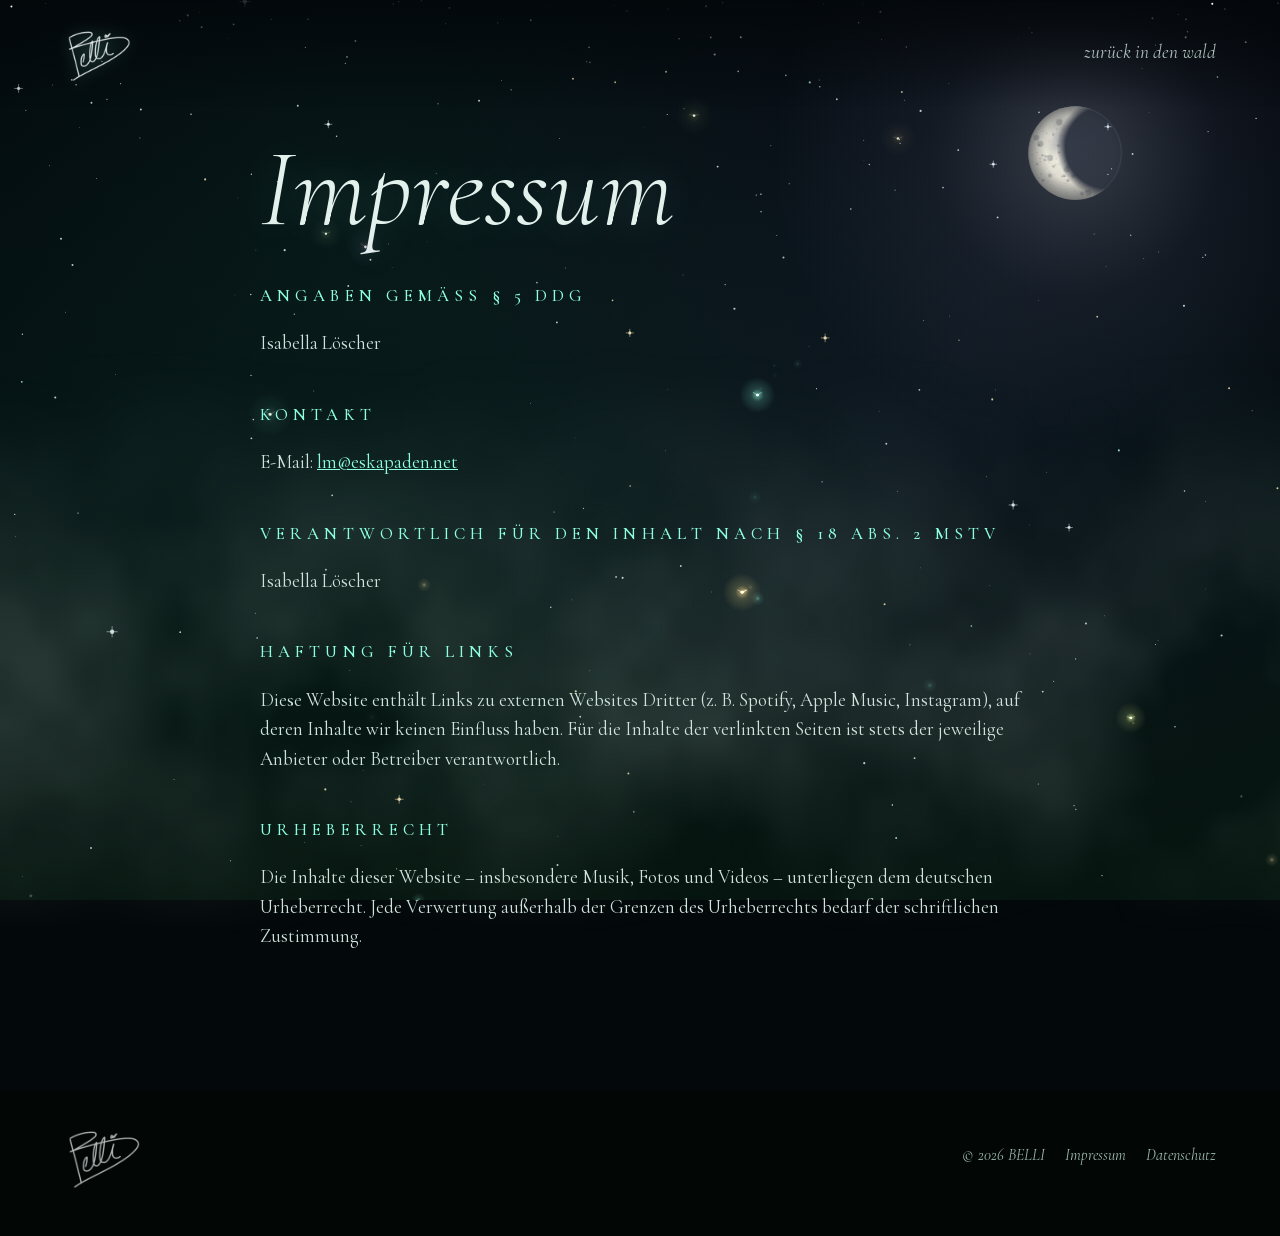
==== commit 9edc5b48: "Name im Impressum und Datenschutz eingetragen Co-Authored-By: Claude Sonnet 5.5 <noreply@anthropic.c" ====
--- a/site/impressum.html
+++ b/site/impressum.html
@@ -22,11 +22,11 @@
   <main class="legal-page"><div class="wrap">
     <h1>Impressum</h1>
     <h2>Angaben gemäß § 5 DDG</h2>
-    <p><span class="todo">Vor- und Nachname</span></p>
+    <p>Isabella Löscher</p>
     <h2>Kontakt</h2>
     <p>E-Mail: <a href="mailto:lm@eskapaden.net">lm@eskapaden.net</a></p>
     <h2>Verantwortlich für den Inhalt nach § 18 Abs. 2 MStV</h2>
-    <p><span class="todo">Vor- und Nachname</span></p>
+    <p>Isabella Löscher</p>
     <h2>Haftung für Links</h2>
     <p>Diese Website enthält Links zu externen Websites Dritter (z.&nbsp;B. Spotify, Apple Music, Instagram), auf deren Inhalte wir keinen Einfluss haben. Für die Inhalte der verlinkten Seiten ist stets der jeweilige Anbieter oder Betreiber verantwortlich.</p>
     <h2>Urheberrecht</h2>
